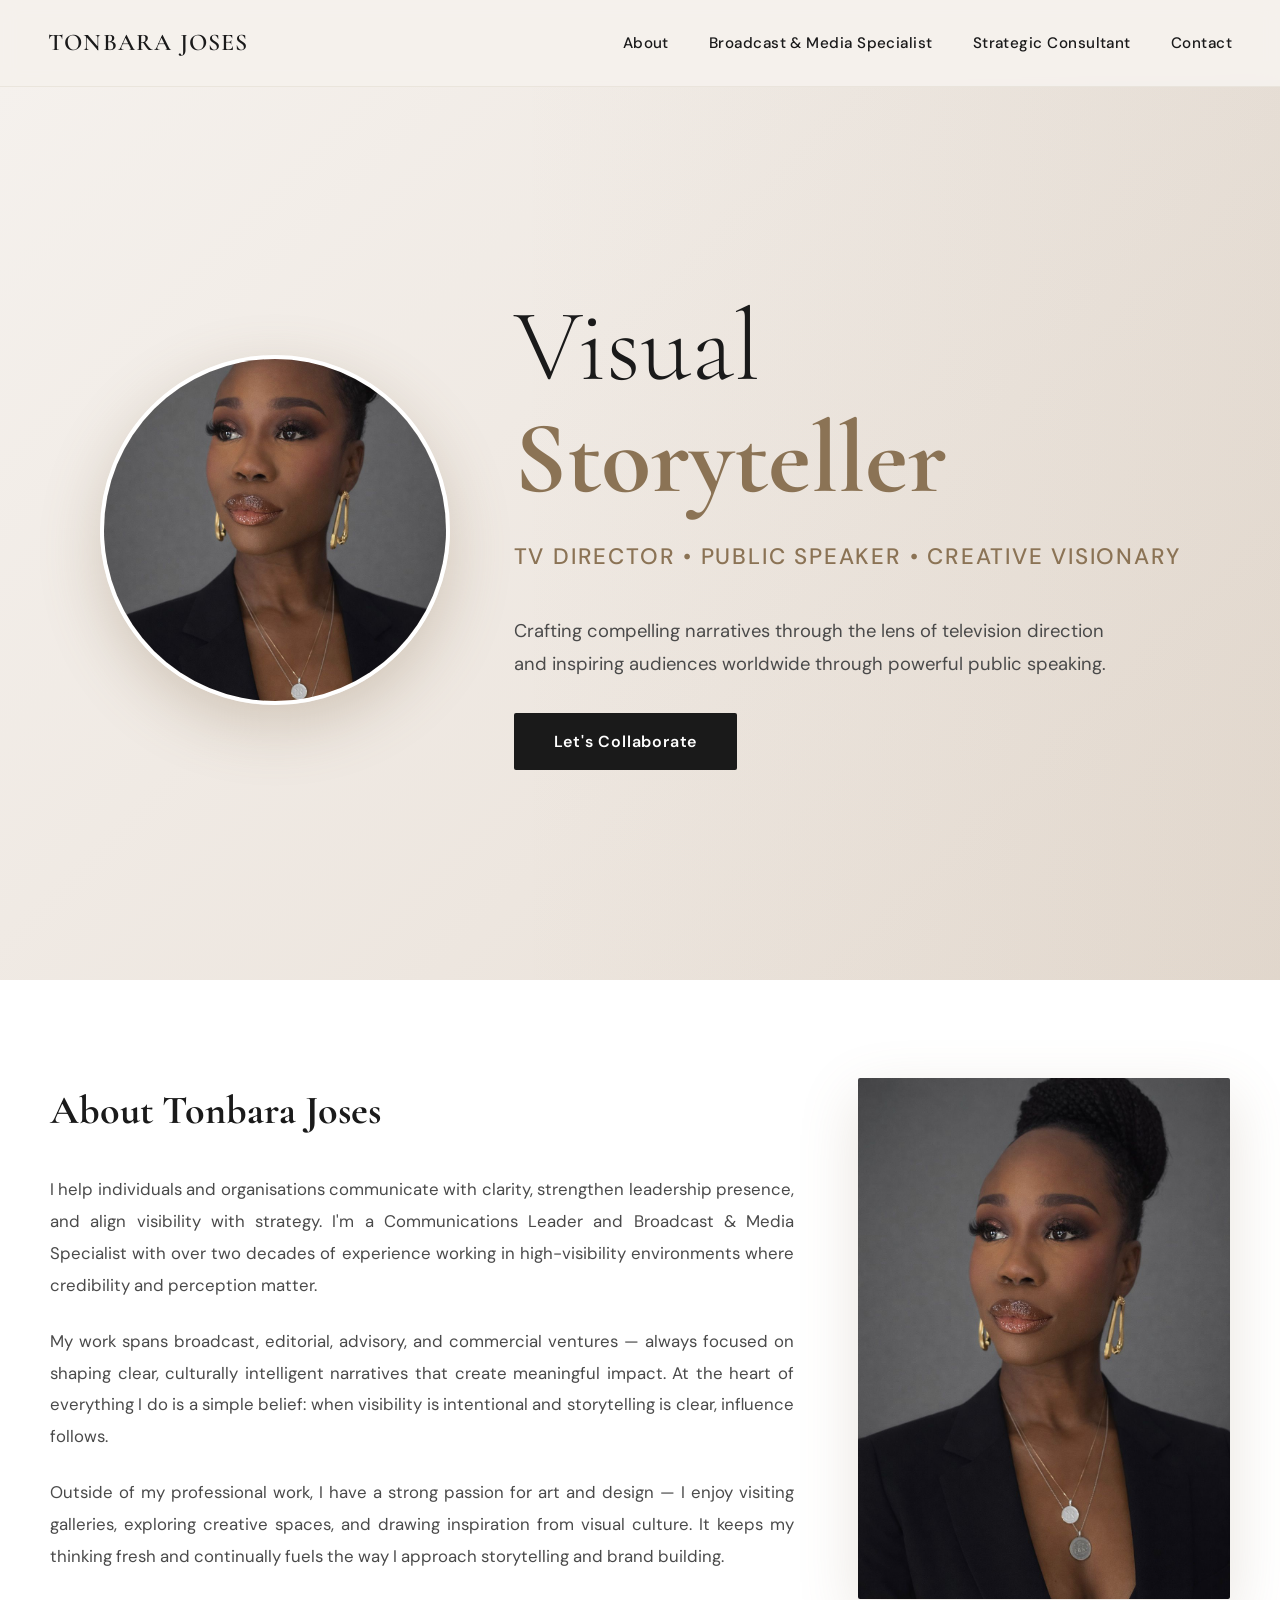
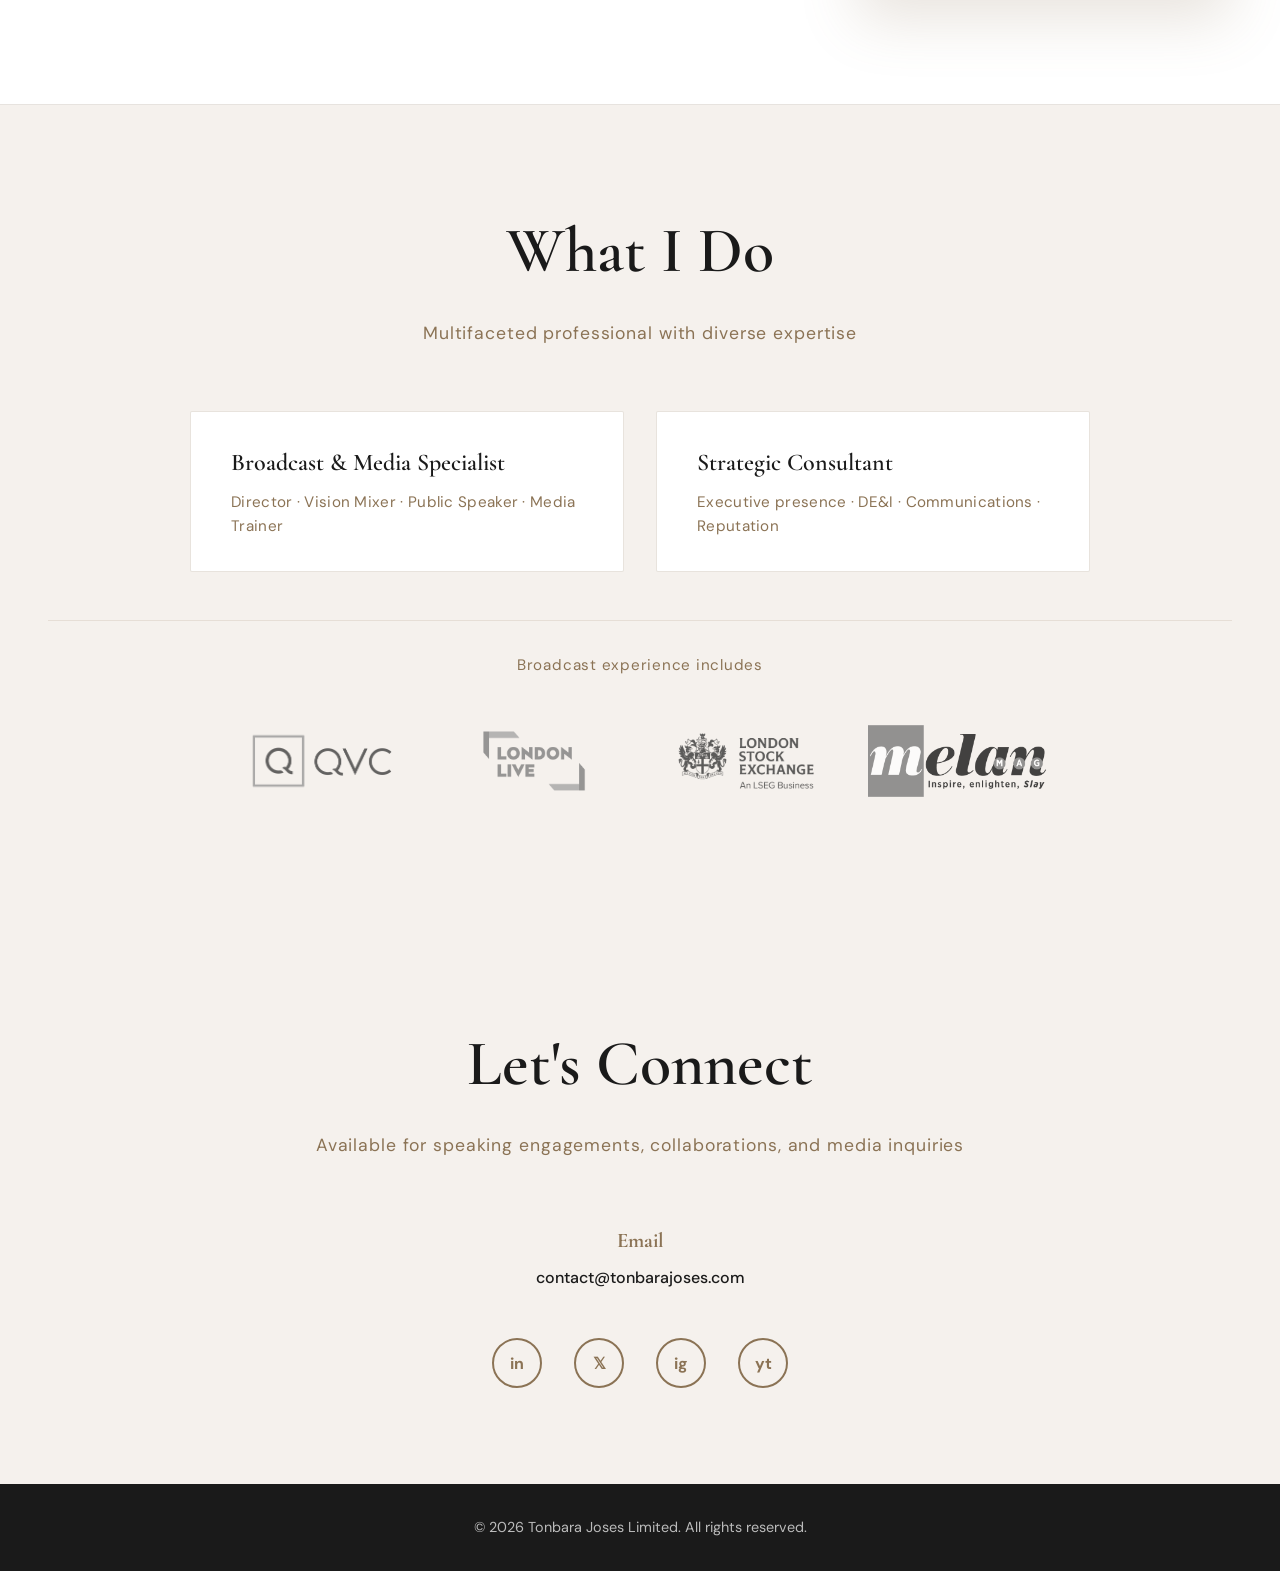
==== index.html @ c66e3804 "Wrapped up improvements" ====
<!DOCTYPE html>
<html lang="en">
<head>
    <meta charset="UTF-8">
    <meta name="viewport" content="width=device-width, initial-scale=1.0">
    <meta name="theme-color" content="#f5f1ed">
    <meta name="description" content="Tonbara Joses is a senior TV Director and Media Communications leader with 18+ years experience in live broadcast, commercial content, and culturally relevant storytelling.">
    <meta name="keywords" content="TV Director, Television Director, Broadcast Director, Live Production, Vision Mixer, Media Communications, Public Speaker, Creative Director, Broadcast Operations, Content Strategy, DE&I Leadership, Inclusive Storytelling, Media Specialist">
    <meta name="author" content="Tonbara Joses">
    <meta name="robots" content="index, follow">
    <meta property="og:title" content="Tonbara Joses - TV Director & Public Speaker">
    <meta property="og:description" content="Senior Television Director and Media Communications leader with 18+ years experience delivering live broadcast and compelling storytelling.">
    <meta property="og:type" content="website">
    <meta property="og:image" content="assets/tjoses.jpeg">
    <meta property="og:url" content="">
    <meta name="twitter:card" content="summary_large_image">
    <meta name="twitter:title" content="Tonbara Joses - TV Director & Public Speaker">
    <meta name="twitter:description" content="Senior Television Director and 18+ years experience in live broadcast and storytelling.">
    <link rel="icon" type="image/x-icon" href="assets/favicon.ico">
    <link rel="icon" type="image/png" sizes="32x32" href="assets/favicon.ico">
    <link rel="icon" type="image/png" sizes="16x16" href="assets/favicon.ico">
    <link rel="apple-touch-icon" href="assets/favicon.png">
    <title>Tonbara Joses - TV Director & Public Speaker</title>
    <link rel="preconnect" href="https://fonts.googleapis.com">
    <link rel="preconnect" href="https://fonts.gstatic.com" crossorigin>
    <link href="https://fonts.googleapis.com/css2?family=Cormorant+Garamond:wght@300;400;600;700&family=DM+Sans:wght@400;500;700&display=swap" rel="stylesheet">
    <link rel="stylesheet" href="styles.css">
</head>
<body>
    <header>
        <nav>
            <div class="logo">TONBARA JOSES</div>
            <ul class="nav-links">
                <li><a href="#about">About</a></li>
                <li><a href="broadcast-media-specialist.html">Broadcast &amp; Media Specialist</a></li>
                <li><a href="strategic-consultant.html">Strategic Consultant</a></li>
                <li><a href="#contact">Contact</a></li>
            </ul>
        </nav>
    </header>

    <section class="hero">
        <div class="hero-content">
            <div class="hero-image">
                <img src="assets/tjoses.jpeg" alt="Tonbara Joses">
            </div>
            <div class="hero-text">
                <h1>Visual <strong>Storyteller</strong></h1>
                <p class="hero-subtitle">TV Director • Public Speaker • Creative Visionary</p>
                <p class="hero-description">
                    Crafting compelling narratives through the lens of television direction and inspiring audiences worldwide through powerful public speaking.
                </p>
                <a href="#contact" class="cta-button">Let's Collaborate</a>
            </div>
        </div>
    </section>

    <section id="about">
        <div class="about-tonbara-content">
            <div class="about-tonbara-text">
                <h2>About Tonbara Joses</h2>
                <p>
                    I help individuals and organisations communicate with clarity, strengthen leadership presence, and align visibility with strategy. I'm a Communications Leader and Broadcast &amp; Media Specialist with over two decades of experience working in high-visibility environments where credibility and perception matter.
                </p>
                <p>
                    My work spans broadcast, editorial, advisory, and commercial ventures — always focused on shaping clear, culturally intelligent narratives that create meaningful impact. At the heart of everything I do is a simple belief: when visibility is intentional and storytelling is clear, influence follows.
                </p>
                <p>
                    Outside of my professional work, I have a strong passion for art and design — I enjoy visiting galleries, exploring creative spaces, and drawing inspiration from visual culture. It keeps my thinking fresh and continually fuels the way I approach storytelling and brand building.
                </p>
            </div>
             <div class="about-tonbara-image">
                <img src="assets/tjoses.jpeg" alt="Tonbara Joses">
            </div>
        </div>
    </section>

    <section id="what-i-do">
        <div class="section-header">
            <h2 class="section-title">What I Do</h2>
            <p class="section-subtitle">Multifaceted professional with diverse expertise</p>
        </div>
        <div class="what-i-do-links">
            <a href="broadcast-media-specialist.html" class="what-i-do-card">
                <span class="what-i-do-title">Broadcast &amp; Media Specialist</span>
                <span class="what-i-do-subtitle">Director · Vision Mixer · Public Speaker · Media Trainer</span>
            </a>
            <a href="strategic-consultant.html" class="what-i-do-card">
                <span class="what-i-do-title">Strategic Consultant</span>
                <span class="what-i-do-subtitle">Executive presence · DE&amp;I · Communications · Reputation</span>
            </a>
        </div>
        <div class="brands-section">
            <p class="brands-heading">Broadcast experience includes</p>
            <div class="brands-logos">
                <img src="assets/logos/qvc.png" alt="QVC" class="brand-logo">
                <img src="assets/logos/london-live.png" alt="London Live" class="brand-logo">
                <img src="assets/logos/lse.png" alt="London Stock Exchange" class="brand-logo">
                <img src="assets/logos/melan.png" alt="Melan Magazine" class="brand-logo">
            </div>
        </div>
    </section>

    <section id="gallery" style="display: none;">
        <div class="section-header">
            <h2 class="section-title">Selected Work</h2>
            <p class="section-subtitle">A showcase of directorial projects and speaking engagements</p>
        </div>
        <div class="gallery-grid">
            <div class="gallery-item fade-in">
                <div class="gallery-image"></div>
                <div class="gallery-info">
                    <h3>Documentary Series: Voices of Change</h3>
                    <p>A 6-part series exploring social transformation across West Africa</p>
                    <span class="gallery-tag">TV Direction</span>
                </div>
            </div>
            <div class="gallery-item fade-in">
                <div class="gallery-image"></div>
                <div class="gallery-info">
                    <h3>TEDx Lagos: The Power of Perspective</h3>
                    <p>Keynote on reframing narratives in modern media</p>
                    <span class="gallery-tag">Public Speaking</span>
                </div>
            </div>
            <div class="gallery-item fade-in">
                <div class="gallery-image"></div>
                <div class="gallery-info">
                    <h3>Prime Time Talk Show: The Evening Forum</h3>
                    <p>Award-winning current affairs program, 3 seasons</p>
                    <span class="gallery-tag">TV Direction</span>
                </div>
            </div>
            <div class="gallery-item fade-in">
                <div class="gallery-image"></div>
                <div class="gallery-info">
                    <h3>Women in Media Summit 2024</h3>
                    <p>Panel moderator and speaker on leadership and innovation</p>
                    <span class="gallery-tag">Public Speaking</span>
                </div>
            </div>
            <div class="gallery-item fade-in">
                <div class="gallery-image"></div>
                <div class="gallery-info">
                    <h3>Cultural Heritage Series</h3>
                    <p>Celebrating indigenous traditions through visual storytelling</p>
                    <span class="gallery-tag">TV Direction</span>
                </div>
            </div>
            <div class="gallery-item fade-in">
                <div class="gallery-image"></div>
                <div class="gallery-info">
                    <h3>Global Media Conference, Dubai</h3>
                    <p>Keynote on the future of African storytelling</p>
                    <span class="gallery-tag">Public Speaking</span>
                </div>
            </div>
        </div>
    </section>

    <section id="press" style="display: none;">
        <div class="section-header">
            <h2 class="section-title">In the Press</h2>
            <p class="section-subtitle">Featured coverage and recognition</p>
        </div>
        <div class="press-grid">
            <div class="press-item fade-in">
                <div class="press-source">
                    <div class="press-logo">GN</div>
                    <span class="press-publication">GUARDIAN NIGERIA</span>
                </div>
                <h3 class="press-headline">Rising Star: How Tonbara Joses is Redefining Television Direction</h3>
                <p class="press-excerpt">
                    "Joses brings a fresh perspective to television direction, combining technical excellence with deeply human storytelling that resonates across cultures..."
                </p>
                <p class="press-date">January 2025</p>
                <a href="#" class="press-link">Read Full Article →</a>
            </div>
            <div class="press-item fade-in">
                <div class="press-source">
                    <div class="press-logo">VG</div>
                    <span class="press-publication">VANGUARD</span>
                </div>
                <h3 class="press-headline">The Visionaries: 50 Women Shaping Nigeria's Creative Economy</h3>
                <p class="press-excerpt">
                    "As both a director and speaker, Tonbara Joses embodies the new generation of multi-hyphenate creatives driving innovation in Africa's media landscape..."
                </p>
                <p class="press-date">November 2024</p>
                <a href="#" class="press-link">Read Full Article →</a>
            </div>
            <div class="press-item fade-in">
                <div class="press-source">
                    <div class="press-logo">BC</div>
                    <span class="press-publication">BROADCAST MAGAZINE</span>
                </div>
                <h3 class="press-headline">Award-Winning Director Shares Insights on Authentic Storytelling</h3>
                <p class="press-excerpt">
                    "In a candid conversation, Joses reveals the creative process behind her acclaimed documentary series and her vision for the future of African television..."
                </p>
                <p class="press-date">September 2024</p>
                <a href="#" class="press-link">Read Full Article →</a>
            </div>
            <div class="press-item fade-in">
                <div class="press-source">
                    <div class="press-logo">TN</div>
                    <span class="press-publication">THIS DAY</span>
                </div>
                <h3 class="press-headline">From Director's Chair to Conference Stage: A Journey of Impact</h3>
                <p class="press-excerpt">
                    "Tonbara Joses has emerged as one of the most sought-after voices on media innovation, bringing insights from the studio to boardrooms across the continent..."
                </p>
                <p class="press-date">July 2024</p>
                <a href="#" class="press-link">Read Full Article →</a>
            </div>
            <div class="press-item fade-in">
                <div class="press-source">
                    <div class="press-logo">PM</div>
                    <span class="press-publication">PULSE MAGAZINE</span>
                </div>
                <h3 class="press-headline">10 Creatives Changing the Narrative in Nigerian Television</h3>
                <p class="press-excerpt">
                    "With a portfolio that spans hard-hitting documentaries to inspiring talk shows, Joses demonstrates that powerful storytelling knows no single format..."
                </p>
                <p class="press-date">May 2024</p>
                <a href="#" class="press-link">Read Full Article →</a>
            </div>
            <div class="press-item fade-in">
                <div class="press-source">
                    <div class="press-logo">BT</div>
                    <span class="press-publication">BUSINESS DAY</span>
                </div>
                <h3 class="press-headline">The Business of Storytelling: An Interview with Tonbara Joses</h3>
                <p class="press-excerpt">
                    "Beyond the creative aspects, Joses discusses the entrepreneurial mindset required to succeed in modern media production and content creation..."
                </p>
                <p class="press-date">March 2024</p>
                <a href="#" class="press-link">Read Full Article →</a>
            </div>
        </div>
    </section>

    <section id="contact">
        <div class="section-header">
            <h2 class="section-title">Let's Connect</h2>
            <p class="section-subtitle">Available for speaking engagements, collaborations, and media inquiries</p>
        </div>
        <div class="contact-content">
            <div class="contact-info">
                <div class="contact-item fade-in">
                    <h4>Email</h4>
                    <a href="mailto:contact@tonbarajoses.com">contact@tonbarajoses.com</a>
                </div>
            </div>
            <div class="social-links">
                <a href="#" aria-label="LinkedIn">in</a>
                <a href="#" aria-label="Twitter">𝕏</a>
                <a href="#" aria-label="Instagram">ig</a>
                <a href="#" aria-label="YouTube">yt</a>
            </div>
        </div>
    </section>

    <div id="contact-modal" class="contact-modal-overlay" aria-hidden="true">
        <div class="contact-modal">
            <button type="button" class="contact-modal-close js-close-contact-modal" aria-label="Close">×</button>
            <h3>Get in touch</h3>
            <form class="contact-form" action="contact.php" method="post">
                <label for="contact-name">Name</label>
                <input type="text" id="contact-name" name="name" required>

                <label for="contact-email">Email</label>
                <input type="email" id="contact-email" name="email" required>

                <label for="contact-message">Message</label>
                <textarea id="contact-message" name="message" required></textarea>

                <button type="submit">Send message</button>
            </form>
        </div>
    </div>

    <footer>
        <p>&copy; 2026 Tonbara Joses Limited. All rights reserved.</p>
    </footer>

    <script>
        // Contact modal
        (function() {
            const overlay = document.getElementById('contact-modal');
            if (!overlay) return;
            const openModal = () => { overlay.classList.add('is-open'); overlay.setAttribute('aria-hidden', 'false'); document.body.style.overflow = 'hidden'; };
            const closeModal = () => { overlay.classList.remove('is-open'); overlay.setAttribute('aria-hidden', 'true'); document.body.style.overflow = ''; };
            document.querySelectorAll('.js-open-contact-modal').forEach(btn => btn.addEventListener('click', openModal));
            overlay.querySelector('.js-close-contact-modal').addEventListener('click', closeModal);
            overlay.addEventListener('click', e => { if (e.target === overlay) closeModal(); });
            document.addEventListener('keydown', e => { if (e.key === 'Escape') closeModal(); });
        })();

        // Scroll animation
        const observerOptions = {
            threshold: 0.1,
            rootMargin: '0px 0px -50px 0px'
        };

        const observer = new IntersectionObserver((entries) => {
            entries.forEach(entry => {
                if (entry.isIntersecting) {
                    entry.target.classList.add('visible');
                }
            });
        }, observerOptions);

        document.querySelectorAll('.fade-in').forEach(el => {
            observer.observe(el);
        });

        // Smooth scrolling for navigation links
        document.querySelectorAll('a[href^="#"]').forEach(anchor => {
            anchor.addEventListener('click', function (e) {
                e.preventDefault();
                const target = document.querySelector(this.getAttribute('href'));
                if (target) {
                    const offsetTop = target.offsetTop - 80;
                    window.scrollTo({
                        top: offsetTop,
                        behavior: 'smooth'
                    });
                }
            });
        });

        // Header background on scroll
        const header = document.querySelector('header');
        window.addEventListener('scroll', () => {
            if (window.scrollY > 100) {
                header.style.background = 'rgba(245, 241, 237, 0.98)';
                header.style.boxShadow = '0 2px 20px rgba(0,0,0,0.08)';
            } else {
                header.style.background = 'rgba(245, 241, 237, 0.95)';
                header.style.boxShadow = 'none';
            }
        });
    </script>
</body>
</html>
---- styles.css ----
/* ============================================
   Tonbara Joses - External Stylesheet
   ============================================ */

/* CSS Variables */
:root {
    --primary: #1a1a1a;
    --secondary: #8b7355;
    --accent: #c49a6c;
    --light: #f5f1ed;
    --white: #ffffff;
    --transition: all 0.6s cubic-bezier(0.4, 0, 0.2, 1);
}

/* Reset & Base Styles */
* {
    margin: 0;
    padding: 0;
    box-sizing: border-box;
}

body {
    font-family: 'DM Sans', sans-serif;
    background: var(--light);
    color: var(--primary);
    line-height: 1.6;
    overflow-x: hidden;
}

/* Smooth scroll behavior */
html {
    scroll-behavior: smooth;
}

/* Header & Navigation */
header {
    position: fixed;
    top: 0;
    left: 0;
    right: 0;
    z-index: 1000;
    background: rgba(245, 241, 237, 0.95);
    backdrop-filter: blur(10px);
    border-bottom: 1px solid rgba(139, 115, 85, 0.1);
    animation: slideDown 0.8s ease-out;
}

@keyframes slideDown {
    from {
        transform: translateY(-100%);
        opacity: 0;
    }
    to {
        transform: translateY(0);
        opacity: 1;
    }
}

nav {
    max-width: 1400px;
    margin: 0 auto;
    padding: 1.5rem 3rem;
    display: flex;
    justify-content: space-between;
    align-items: center;
}

.logo {
    font-family: 'Cormorant Garamond', serif;
    font-size: 1.5rem;
    font-weight: 600;
    color: var(--primary);
    letter-spacing: 0.05em;
}

.logo a {
    color: inherit;
    text-decoration: none;
}

.nav-links {
    display: flex;
    gap: 2.5rem;
    list-style: none;
}

.nav-links a {
    text-decoration: none;
    color: var(--primary);
    font-size: 0.95rem;
    font-weight: 500;
    letter-spacing: 0.03em;
    position: relative;
    transition: var(--transition);
}

.nav-links a::after {
    content: '';
    position: absolute;
    bottom: -5px;
    left: 0;
    width: 0;
    height: 1px;
    background: var(--secondary);
    transition: width 0.4s ease;
}

.nav-links a:hover::after {
    width: 100%;
}

/* Hero Section */
.hero {
    height: 100vh;
    display: flex;
    align-items: center;
    justify-content: center;
    position: relative;
    background: linear-gradient(135deg, #f5f1ed 0%, #e8dfd6 100%);
    overflow: hidden;
    margin-top: 80px;
}

.hero::before {
    content: '';
    position: absolute;
    top: 0;
    right: 0;
    width: 60%;
    height: 100%;
    background: linear-gradient(to left, rgba(139, 115, 85, 0.08), transparent);
    animation: fadeInRight 1.2s ease-out;
}

@keyframes fadeInRight {
    from {
        opacity: 0;
        transform: translateX(50px);
    }
    to {
        opacity: 1;
        transform: translateX(0);
    }
}

.hero-content {
    max-width: 1400px;
    padding: 0 3rem;
    position: relative;
    z-index: 2;
    display: flex;
    align-items: center;
    gap: 4rem;
}

.hero-image {
    flex-shrink: 0;
    width: 350px;
    height: 350px;
    border-radius: 50%;
    overflow: hidden;
    border: 4px solid var(--white);
    box-shadow: 0 20px 60px rgba(139, 115, 85, 0.3);
    animation: fadeInUp 1s ease-out 0.2s both;
}

.hero-image img {
    width: 100%;
    height: 100%;
    object-fit: cover;
}

.hero-text {
    flex: 1;
}

.hero h1 {
    font-family: 'Cormorant Garamond', serif;
    font-size: clamp(3rem, 8vw, 6.5rem);
    font-weight: 300;
    line-height: 1.1;
    margin-bottom: 1.5rem;
    animation: fadeInUp 1s ease-out 0.3s both;
}

.hero h1 strong {
    font-weight: 700;
    display: block;
    color: var(--secondary);
}

.hero-subtitle {
    font-size: clamp(1.1rem, 2vw, 1.4rem);
    color: var(--secondary);
    margin-bottom: 2.5rem;
    letter-spacing: 0.08em;
    text-transform: uppercase;
    font-weight: 500;
    animation: fadeInUp 1s ease-out 0.5s both;
}

.hero-description {
    font-size: 1.15rem;
    max-width: 600px;
    line-height: 1.8;
    color: #4a4a4a;
    animation: fadeInUp 1s ease-out 0.7s both;
}

@keyframes fadeInUp {
    from {
        opacity: 0;
        transform: translateY(30px);
    }
    to {
        opacity: 1;
        transform: translateY(0);
    }
}

.cta-button {
    display: inline-block;
    margin-top: 2rem;
    padding: 1rem 2.5rem;
    background: var(--primary);
    color: var(--white);
    text-decoration: none;
    font-weight: 600;
    letter-spacing: 0.05em;
    border-radius: 2px;
    border: none;
    cursor: pointer;
    font-family: inherit;
    font-size: 1rem;
    transition: var(--transition);
    animation: fadeInUp 1s ease-out 0.9s both;
}

.cta-button:hover {
    background: var(--secondary);
    transform: translateY(-2px);
    box-shadow: 0 10px 30px rgba(139, 115, 85, 0.3);
}

/* Section Styles */
section {
    max-width: 1400px;
    margin: 0 auto;
    padding: 6rem 3rem;
}

.section-header {
    text-align: center;
    margin-bottom: 4rem;
}

.section-title {
    font-family: 'Cormorant Garamond', serif;
    font-size: clamp(2.5rem, 5vw, 4rem);
    font-weight: 600;
    margin-bottom: 1rem;
    color: var(--primary);
}

.section-subtitle {
    font-size: 1.1rem;
    color: var(--secondary);
    letter-spacing: 0.05em;
}

/* Inner pages (Broadcast & Media Specialist, Strategic Consultant) */
.inner-page {
    padding-top: 100px;
    max-width: 900px;
    margin: 0 auto;
    padding-left: 3rem;
    padding-right: 3rem;
    padding-bottom: 4rem;
}

.page-hero {
    margin-bottom: 2rem;
    padding-bottom: 0;
}

.inner-page .page-content {
    padding-top: 0;
}

.page-hero h1 {
    font-family: 'Cormorant Garamond', serif;
    font-size: clamp(2.25rem, 4vw, 3.5rem);
    font-weight: 600;
    color: var(--primary);
    margin-bottom: 0.5rem;
}

.page-subtitle {
    font-size: 1.1rem;
    color: var(--secondary);
    letter-spacing: 0.03em;
}

.page-lead {
    font-size: 1.15rem;
    line-height: 1.7;
    color: #4a4a4a;
    margin-top: 1rem;
}

.page-content {
    font-size: 1.05rem;
    line-height: 1.85;
    color: #4a4a4a;
}

.page-content h2 {
    font-family: 'Cormorant Garamond', serif;
    font-size: 1.75rem;
    color: var(--primary);
    margin-top: 2.5rem;
    margin-bottom: 1rem;
}

.page-content h3 {
    font-family: 'Cormorant Garamond', serif;
    font-size: 1.4rem;
    color: var(--secondary);
    margin-top: 2rem;
    margin-bottom: 0.75rem;
}

.page-content p {
    margin-bottom: 1.25rem;
}

.page-content .content-block {
    margin-bottom: 1.5rem;
}

.page-content .content-block-no-top-margin {
    margin-top: 0;
}

.broadcast-page-photo {
    width: 100%;
    height: auto;
    display: block;
    margin-bottom: 2rem;
    border-radius: 2px;
}

.page-content .service-list {
    list-style: none;
    margin-bottom: 1.25rem;
}

.page-content .service-list li {
    position: relative;
    padding-left: 1.25rem;
    margin-bottom: 0.5rem;
}

.page-content .service-list li::before {
    content: '—';
    position: absolute;
    left: 0;
    color: var(--accent);
}

.page-content a {
    color: var(--secondary);
    text-decoration: underline;
    text-underline-offset: 2px;
}

.page-content a:hover {
    color: var(--accent);
}

.page-content .highlight-block {
    background: rgba(139, 115, 85, 0.06);
    border-left: 3px solid var(--accent);
    padding: 1.5rem 1.75rem;
    margin-top: 2rem;
    margin-bottom: 2rem;
}

.page-cta {
    text-align: center;
    padding-top: 1rem;
}

/* Contact Modal */
.contact-modal-overlay {
    display: none;
    position: fixed;
    inset: 0;
    background: rgba(26, 26, 26, 0.6);
    z-index: 2000;
    align-items: center;
    justify-content: center;
    padding: 2rem;
    opacity: 0;
    transition: opacity 0.3s ease;
}

.contact-modal-overlay.is-open {
    display: flex;
    opacity: 1;
}

.contact-modal {
    background: var(--white);
    max-width: 500px;
    width: 100%;
    padding: 2.5rem;
    border-radius: 2px;
    box-shadow: 0 20px 60px rgba(0, 0, 0, 0.2);
    position: relative;
    transform: translateY(-20px);
    transition: transform 0.3s ease;
}

.contact-modal-overlay.is-open .contact-modal {
    transform: translateY(0);
}

.contact-modal-close {
    position: absolute;
    top: 1rem;
    right: 1rem;
    background: none;
    border: none;
    font-size: 1.5rem;
    cursor: pointer;
    color: var(--primary);
    line-height: 1;
    padding: 0.25rem;
}

.contact-modal-close:hover {
    color: var(--secondary);
}

.contact-modal h3 {
    font-family: 'Cormorant Garamond', serif;
    font-size: 1.75rem;
    margin-bottom: 1.5rem;
    color: var(--primary);
}

.contact-form label {
    display: block;
    font-size: 0.9rem;
    font-weight: 500;
    margin-bottom: 0.5rem;
    color: var(--primary);
}

.contact-form input,
.contact-form textarea {
    width: 100%;
    padding: 0.75rem 1rem;
    font-family: inherit;
    font-size: 1rem;
    border: 1px solid rgba(139, 115, 85, 0.3);
    border-radius: 2px;
    margin-bottom: 1.25rem;
    background: var(--white);
}

.contact-form textarea {
    min-height: 120px;
    resize: vertical;
}

.contact-form input:focus,
.contact-form textarea:focus {
    outline: none;
    border-color: var(--accent);
}

.contact-form .form-error {
    color: #c0392b;
    font-size: 0.85rem;
    margin-top: -0.75rem;
    margin-bottom: 1rem;
}

.contact-form .form-success {
    color: #27ae60;
    font-size: 0.95rem;
    margin-bottom: 1rem;
}

.contact-form button[type="submit"] {
    padding: 1rem 2rem;
    background: var(--primary);
    color: var(--white);
    border: none;
    font-family: inherit;
    font-size: 1rem;
    font-weight: 600;
    letter-spacing: 0.03em;
    cursor: pointer;
    border-radius: 2px;
    transition: var(--transition);
}

.contact-form button[type="submit"]:hover {
    background: var(--secondary);
}

.nav-links a.active {
    font-weight: 700;
    color: var(--secondary);
}

/* About Section */
.about-content {
    display: grid;
    grid-template-columns: 1fr 1fr;
    gap: 5rem;
    align-items: center;
}

.about-image {
    width: 100%;
    height: 600px;
    background: linear-gradient(135deg, var(--secondary), var(--accent));
    border-radius: 2px;
    overflow: hidden;
    position: relative;
}

.about-image img {
    width: 100%;
    height: 100%;
    object-fit: cover;
}

.about-text h3 {
    font-family: 'Cormorant Garamond', serif;
    font-size: 2rem;
    margin-bottom: 1.5rem;
    color: var(--secondary);
}

.about-text p {
    font-size: 1.05rem;
    line-height: 1.9;
    margin-bottom: 1.5rem;
    color: #4a4a4a;
}

.expertise-list {
    display: grid;
    grid-template-columns: repeat(2, 1fr);
    gap: 1.5rem;
    margin-top: 2rem;
}

.expertise-item {
    padding: 1.5rem;
    background: var(--white);
    border-left: 3px solid var(--accent);
    transition: var(--transition);
}

.expertise-item:hover {
    transform: translateX(10px);
    box-shadow: 0 5px 20px rgba(0,0,0,0.08);
}

.expertise-item h4 {
    font-family: 'Cormorant Garamond', serif;
    font-size: 1.3rem;
    margin-bottom: 0.5rem;
    color: var(--primary);
}

.expertise-item p {
    font-size: 0.95rem;
    color: #666;
}

/* Experience/Timeline Section */
#experience {
    background: var(--white);
}

.timeline {
    max-width: 900px;
    margin: 0 auto;
    position: relative;
}

.timeline::before {
    content: '';
    position: absolute;
    left: 0;
    top: 0;
    bottom: 0;
    width: 2px;
    background: var(--accent);
}

.timeline-item {
    position: relative;
    padding-left: 2.5rem;
    padding-bottom: 3rem;
}

.timeline-item:last-child {
    padding-bottom: 0;
}

.timeline-item::before {
    content: '';
    position: absolute;
    left: -6px;
    top: 5px;
    width: 14px;
    height: 14px;
    border-radius: 50%;
    background: var(--accent);
    border: 3px solid var(--white);
    box-shadow: 0 0 0 2px var(--accent);
}

.timeline-date {
    font-size: 0.9rem;
    font-weight: 600;
    color: var(--accent);
    letter-spacing: 0.05em;
    margin-bottom: 0.5rem;
}

.timeline-content {
    background: var(--light);
    padding: 1.5rem 2rem;
    border-radius: 2px;
    border-left: 3px solid var(--secondary);
    transition: var(--transition);
}

.timeline-content:hover {
    transform: translateX(5px);
    box-shadow: 0 5px 20px rgba(0,0,0,0.08);
}

.timeline-content h4 {
    font-family: 'Cormorant Garamond', serif;
    font-size: 1.4rem;
    color: var(--primary);
    margin-bottom: 0.25rem;
}

.timeline-company {
    font-size: 0.95rem;
    font-weight: 600;
    color: var(--secondary);
    margin-bottom: 0.75rem;
}

.timeline-content p {
    font-size: 0.95rem;
    color: #666;
    line-height: 1.7;
}

/* About Tonbara Joses Section */
#about,
#about-tonbara {
    background: var(--white);
    border: 2px solid var(--white);
    box-shadow: 0 0 0 1px rgba(0, 0, 0, 0.06);
}

.about-tonbara-content {
    display: grid;
    grid-template-columns: 2fr 1fr;
    gap: 4rem;
    align-items: start;
}

.about-tonbara-image img {
    width: 100%;
    height: auto;
    border-radius: 2px;
    box-shadow: 0 20px 60px rgba(139, 115, 85, 0.2);
}

.about-tonbara-text h2 {
    font-family: 'Cormorant Garamond', serif;
    font-size: 2.5rem;
    margin-bottom: 2rem;
    color: var(--primary);
}

.about-tonbara-text p {
    font-size: 1.05rem;
    line-height: 1.9;
    margin-bottom: 1.5rem;
    text-align: justify;
    color: #4a4a4a;
}

@media (max-width: 968px) {
    .about-tonbara-content {
        grid-template-columns: 1fr;
        gap: 2rem;
    }

    .about-tonbara-image img {
        max-width: 400px;
        margin: 0 auto;
        display: block;
    }

    .about-tonbara-text h2 {
        text-align: center;
    }
}

/* What I Do Section */
.what-i-do-links {
    display: grid;
    grid-template-columns: repeat(2, 1fr);
    gap: 2rem;
    max-width: 900px;
    margin: 0 auto;
}

.what-i-do-card {
    display: block;
    padding: 2rem 2.5rem;
    background: var(--white);
    border: 1px solid rgba(139, 115, 85, 0.2);
    border-radius: 2px;
    text-decoration: none;
    color: var(--primary);
    transition: var(--transition);
}

.what-i-do-card:hover {
    border-color: var(--accent);
    transform: translateY(-4px);
    box-shadow: 0 12px 32px rgba(139, 115, 85, 0.15);
}

.what-i-do-title {
    display: block;
    font-family: 'Cormorant Garamond', serif;
    font-size: 1.5rem;
    font-weight: 600;
    color: var(--primary);
    margin-bottom: 0.5rem;
}

.what-i-do-subtitle {
    display: block;
    font-size: 0.95rem;
    color: var(--secondary);
    letter-spacing: 0.02em;
}

@media (max-width: 768px) {
    .what-i-do-links {
        grid-template-columns: 1fr;
    }
}

/* Brands / logos section */
.brands-section {
    margin-top: 3rem;
    padding-top: 2rem;
    border-top: 1px solid rgba(139, 115, 85, 0.15);
}

.brands-section .brands-logos {
    justify-content: center;
}

.brands-heading {
    text-align: center;
    font-size: 0.95rem;
    color: var(--secondary);
    letter-spacing: 0.05em;
    margin-bottom: 1.5rem;
}

.brands-logos {
    display: flex;
    flex-wrap: nowrap;
    align-items: center;
    justify-content: space-between;
    width: 100%;
    gap: 2rem;
}

.brand-logo {
    width: auto;
    max-width: 180px;
    object-fit: contain;
    filter: grayscale(100%);
    opacity: 0.75;
    transition: var(--transition);
    cursor: pointer;
}

.brand-logo:hover {
    filter: grayscale(0%);
    opacity: 1;
}

/* Brands on inner page (broadcast) */
.page-content .brands-logos {
    margin-top: 0.5rem;
    margin-bottom: 2rem;
}

.page-content .brands-logos .brand-logo {
    height: 120px;
}

/* Gallery Section */
#gallery {
    background: var(--white);
}

.gallery-grid {
    display: grid;
    grid-template-columns: repeat(auto-fit, minmax(350px, 1fr));
    gap: 2rem;
    margin-top: 3rem;
}

.gallery-item {
    position: relative;
    height: 450px;
    border-radius: 2px;
    overflow: hidden;
    cursor: pointer;
    transition: var(--transition);
}

.gallery-item:hover {
    transform: translateY(-5px);
    box-shadow: 0 15px 40px rgba(0,0,0,0.15);
}

.gallery-item::before {
    content: '';
    position: absolute;
    top: 0;
    left: 0;
    right: 0;
    bottom: 0;
    background: linear-gradient(to bottom, transparent 50%, rgba(26, 26, 26, 0.9));
    z-index: 1;
    transition: var(--transition);
}

.gallery-item:hover::before {
    background: linear-gradient(to bottom, transparent 30%, rgba(26, 26, 26, 0.95));
}

.gallery-image {
    width: 100%;
    height: 100%;
    background: linear-gradient(135deg, var(--secondary), var(--accent));
    object-fit: cover;
}

.gallery-info {
    position: absolute;
    bottom: 0;
    left: 0;
    right: 0;
    padding: 2rem;
    z-index: 2;
    color: var(--white);
}

.gallery-info h3 {
    font-family: 'Cormorant Garamond', serif;
    font-size: 1.5rem;
    margin-bottom: 0.5rem;
}

.gallery-info p {
    font-size: 0.95rem;
    opacity: 0.9;
}

.gallery-tag {
    display: inline-block;
    padding: 0.3rem 0.8rem;
    background: var(--accent);
    font-size: 0.75rem;
    font-weight: 600;
    letter-spacing: 0.05em;
    text-transform: uppercase;
    margin-top: 0.5rem;
    border-radius: 2px;
}

/* Press Section */
#press {
    background: var(--primary);
    color: var(--white);
}

#press .section-title {
    color: var(--white);
}

#press .section-subtitle {
    color: var(--accent);
}

.press-grid {
    display: grid;
    grid-template-columns: repeat(auto-fill, minmax(350px, 1fr));
    gap: 2rem;
    margin-top: 3rem;
}

.press-item {
    background: rgba(255, 255, 255, 0.05);
    padding: 2.5rem;
    border-radius: 2px;
    border: 1px solid rgba(196, 154, 108, 0.2);
    transition: var(--transition);
    position: relative;
    overflow: hidden;
}

.press-item::before {
    content: '"';
    position: absolute;
    top: -20px;
    right: 20px;
    font-family: 'Cormorant Garamond', serif;
    font-size: 10rem;
    color: rgba(196, 154, 108, 0.1);
    line-height: 1;
}

.press-item:hover {
    background: rgba(255, 255, 255, 0.08);
    border-color: var(--accent);
    transform: translateY(-5px);
}

.press-source {
    display: flex;
    align-items: center;
    gap: 1rem;
    margin-bottom: 1.5rem;
}

.press-logo {
    width: 50px;
    height: 50px;
    background: var(--accent);
    border-radius: 50%;
    display: flex;
    align-items: center;
    justify-content: center;
    font-family: 'Cormorant Garamond', serif;
    font-weight: 700;
    font-size: 1.5rem;
}

.press-publication {
    font-weight: 700;
    font-size: 1.1rem;
    letter-spacing: 0.05em;
}

.press-headline {
    font-family: 'Cormorant Garamond', serif;
    font-size: 1.5rem;
    line-height: 1.4;
    margin-bottom: 1rem;
    color: var(--white);
}

.press-excerpt {
    font-size: 0.95rem;
    line-height: 1.7;
    color: rgba(255, 255, 255, 0.8);
    margin-bottom: 1.5rem;
}

.press-date {
    font-size: 0.85rem;
    color: var(--accent);
    letter-spacing: 0.05em;
}

.press-link {
    color: var(--accent);
    text-decoration: none;
    font-weight: 600;
    font-size: 0.9rem;
    letter-spacing: 0.05em;
    text-transform: uppercase;
    display: inline-flex;
    align-items: center;
    gap: 0.5rem;
    transition: var(--transition);
}

.press-link:hover {
    color: var(--white);
    gap: 1rem;
}

/* Contact Section */
#contact {
    text-align: center;
    background: var(--light);
}

.contact-content {
    max-width: 800px;
    margin: 0 auto;
}

.contact-info {
    display: flex;
    justify-content: center;
    gap: 3rem;
    margin-top: 3rem;
    flex-wrap: wrap;
}

.contact-item {
    text-align: center;
}

.contact-item h4 {
    font-family: 'Cormorant Garamond', serif;
    font-size: 1.3rem;
    margin-bottom: 0.5rem;
    color: var(--secondary);
}

.contact-item a {
    color: var(--primary);
    text-decoration: none;
    font-weight: 500;
    transition: var(--transition);
}

.contact-item a:hover {
    color: var(--secondary);
}

.social-links {
    display: flex;
    justify-content: center;
    gap: 2rem;
    margin-top: 3rem;
}

.social-links a {
    width: 50px;
    height: 50px;
    border: 2px solid var(--secondary);
    border-radius: 50%;
    display: flex;
    align-items: center;
    justify-content: center;
    color: var(--secondary);
    text-decoration: none;
    font-weight: 700;
    transition: var(--transition);
}

.social-links a:hover {
    background: var(--secondary);
    color: var(--white);
    transform: translateY(-5px);
}

/* Footer */
footer {
    background: var(--primary);
    color: var(--white);
    text-align: center;
    padding: 2rem;
}

footer p {
    font-size: 0.9rem;
    opacity: 0.7;
}

/* Scroll animations */
.fade-in {
    opacity: 0;
    transform: translateY(30px);
    transition: opacity 0.8s ease-out, transform 0.8s ease-out;
}

.fade-in.visible {
    opacity: 1;
    transform: translateY(0);
}

/* Responsive Design */
@media (max-width: 968px) {
    .hero-content {
        flex-direction: column;
        text-align: center;
        gap: 2rem;
    }

    .hero-image {
        width: 250px;
        height: 250px;
    }

    nav {
        padding: 1.5rem 2rem;
    }

    .nav-links {
        gap: 1.5rem;
    }

    section {
        padding: 4rem 2rem;
    }

    .timeline {
        padding-left: 1rem;
    }

    .timeline::before {
        left: 4px;
    }

    .timeline-item {
        padding-left: 1.5rem;
    }

    .timeline-item::before {
        left: -2px;
    }

    .expertise-list {
        grid-template-columns: 1fr;
    }

    .gallery-grid,
    .press-grid {
        grid-template-columns: 1fr;
    }

    .contact-info {
        flex-direction: column;
        gap: 2rem;
    }
}

@media (max-width: 640px) {
    nav {
        flex-direction: column;
        gap: 1rem;
        padding: 1rem;
    }

    .nav-links {
        gap: 1rem;
        font-size: 0.85rem;
    }

    .hero {
        margin-top: 120px;
    }

    .hero h1 {
        font-size: 2.5rem;
    }

    section {
        padding: 3rem 1.5rem;
    }
}
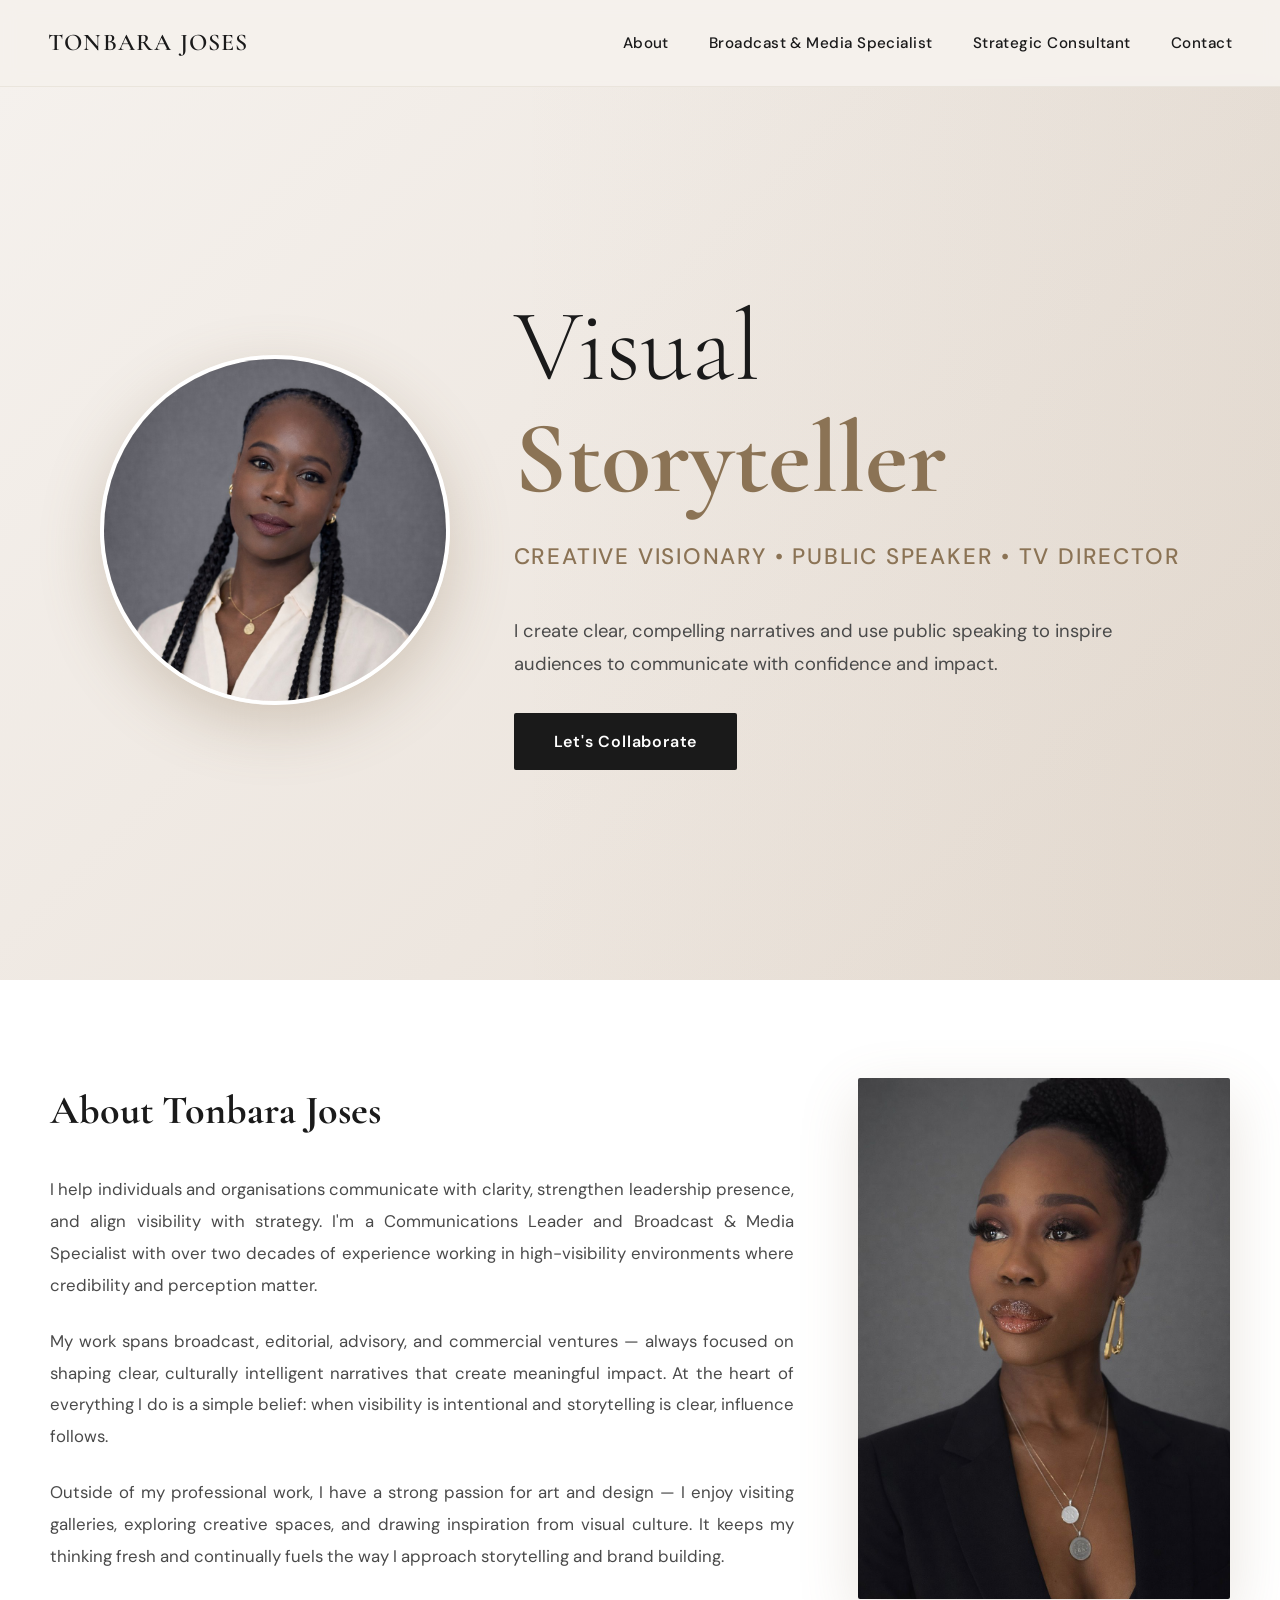
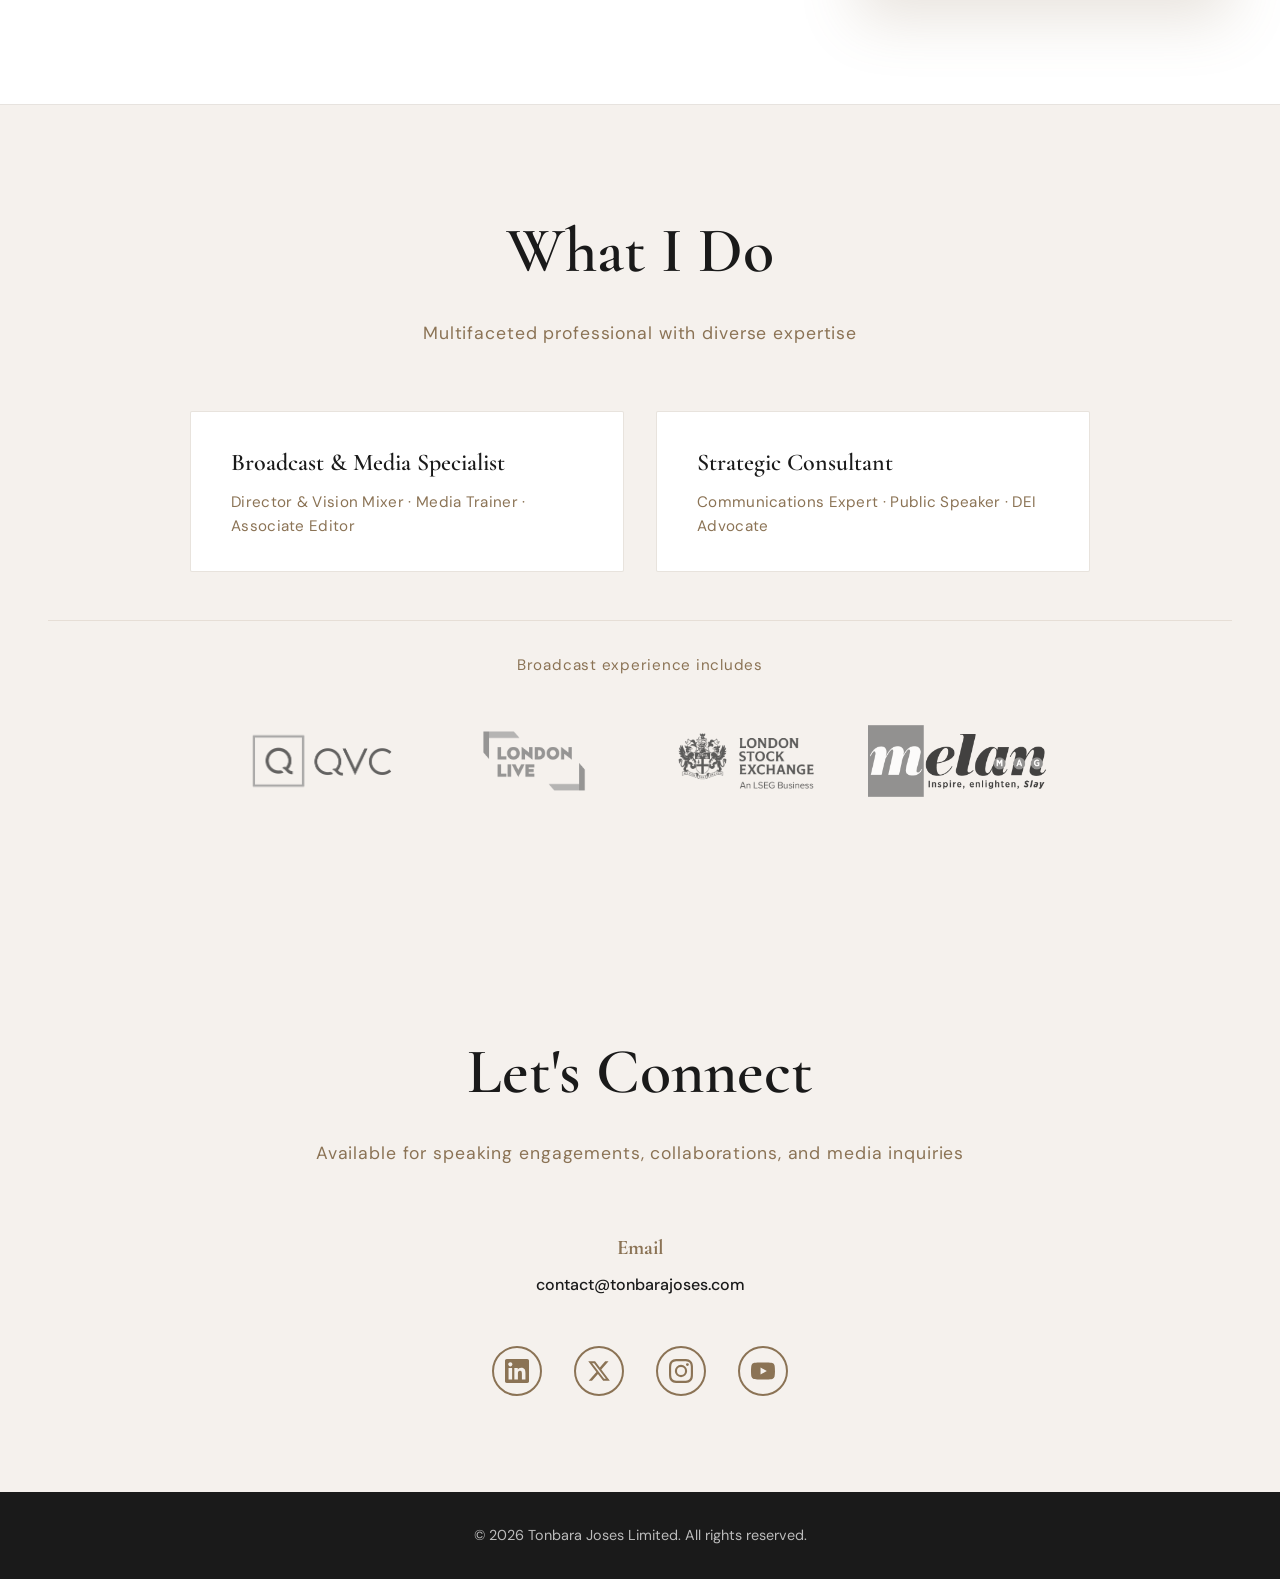
==== commit c24646e9: "Wrapped up all the fixes" ====
--- a/index.html
+++ b/index.html
@@ -42,13 +42,13 @@
     <section class="hero">
         <div class="hero-content">
             <div class="hero-image">
-                <img src="assets/tjoses.jpeg" alt="Tonbara Joses">
+                <img src="assets/tonbara.jpeg" alt="Tonbara Joses">
             </div>
             <div class="hero-text">
                 <h1>Visual <strong>Storyteller</strong></h1>
-                <p class="hero-subtitle">TV Director • Public Speaker • Creative Visionary</p>
+                <p class="hero-subtitle">Creative Visionary • Public Speaker • TV Director</p>
                 <p class="hero-description">
-                    Crafting compelling narratives through the lens of television direction and inspiring audiences worldwide through powerful public speaking.
+                    I create clear, compelling narratives and use public speaking to inspire audiences to communicate with confidence and impact.
                 </p>
                 <a href="#contact" class="cta-button">Let's Collaborate</a>
             </div>
@@ -83,20 +83,20 @@
         <div class="what-i-do-links">
             <a href="broadcast-media-specialist.html" class="what-i-do-card">
                 <span class="what-i-do-title">Broadcast &amp; Media Specialist</span>
-                <span class="what-i-do-subtitle">Director · Vision Mixer · Public Speaker · Media Trainer</span>
+                <span class="what-i-do-subtitle">Director & Vision Mixer · Media Trainer · Associate Editor</span>
             </a>
             <a href="strategic-consultant.html" class="what-i-do-card">
                 <span class="what-i-do-title">Strategic Consultant</span>
-                <span class="what-i-do-subtitle">Executive presence · DE&amp;I · Communications · Reputation</span>
+                <span class="what-i-do-subtitle"> Communications Expert · Public Speaker · DEI Advocate</span>
             </a>
         </div>
         <div class="brands-section">
             <p class="brands-heading">Broadcast experience includes</p>
             <div class="brands-logos">
-                <img src="assets/logos/qvc.png" alt="QVC" class="brand-logo">
-                <img src="assets/logos/london-live.png" alt="London Live" class="brand-logo">
-                <img src="assets/logos/lse.png" alt="London Stock Exchange" class="brand-logo">
-                <img src="assets/logos/melan.png" alt="Melan Magazine" class="brand-logo">
+                <a href="https://www.qvcuk.com" target="_blank" rel="noopener"><img src="assets/logos/qvc.png" alt="QVC" class="brand-logo"></a>
+                <a href="https://www.londonlive.co.uk" target="_blank" rel="noopener"><img src="assets/logos/london-live.png" alt="London Live" class="brand-logo"></a>
+                <a href="https://www.londonstockexchange.com" target="_blank" rel="noopener"><img src="assets/logos/lse.png" alt="London Stock Exchange" class="brand-logo"></a>
+                <a href="https://www.melanmag.com" target="_blank" rel="noopener"><img src="assets/logos/melan.png" alt="Melan Magazine" class="brand-logo"></a>
             </div>
         </div>
     </section>
@@ -252,10 +252,10 @@
                 </div>
             </div>
             <div class="social-links">
-                <a href="#" aria-label="LinkedIn">in</a>
-                <a href="#" aria-label="Twitter">𝕏</a>
-                <a href="#" aria-label="Instagram">ig</a>
-                <a href="#" aria-label="YouTube">yt</a>
+                <a href="https://www.linkedin.com/in/tonbara-joses-38819644" target="_blank" rel="noopener" aria-label="LinkedIn"><svg width="24" height="24" viewBox="0 0 24 24" fill="currentColor"><path d="M20.447 20.452h-3.554v-5.569c0-1.328-.027-3.037-1.852-3.037-1.853 0-2.136 1.445-2.136 2.939v5.667H9.351V9h3.414v1.561h.046c.477-.9 1.637-1.85 3.37-1.85 3.601 0 4.267 2.37 4.267 5.455v6.286zM5.337 7.433c-1.144 0-2.063-.926-2.063-2.065 0-1.138.92-2.063 2.063-2.063 1.14 0 2.064.925 2.064 2.063 0 1.139-.925 2.065-2.064 2.065zm1.782 13.019H3.555V9h3.564v11.452zM22.225 0H1.771C.792 0 0 .774 0 1.729v20.542C0 23.227.792 24 1.771 24h20.451C23.2 24 24 23.227 24 22.271V1.729C24 .774 23.2 0 22.222 0h.003z"/></svg></a>
+                <a href="https://twitter.com" target="_blank" rel="noopener" aria-label="Twitter"><svg width="24" height="24" viewBox="0 0 24 24" fill="currentColor"><path d="M18.244 2.25h3.308l-7.227 8.26 8.502 11.24H16.17l-5.214-6.817L4.99 21.75H1.68l7.73-8.835L1.254 2.25H8.08l4.713 6.231zm-1.161 17.52h1.833L7.084 4.126H5.117z"/></svg></a>
+                <a href="https://instagram.com" target="_blank" rel="noopener" aria-label="Instagram"><svg width="24" height="24" viewBox="0 0 24 24" fill="currentColor"><path d="M12 2.163c3.204 0 3.584.012 4.85.07 3.252.148 4.771 1.691 4.919 4.919.058 1.265.069 1.645.069 4.849 0 3.205-.012 3.584-.069 4.849-.149 3.225-1.664 4.771-4.919 4.919-1.266.058-1.644.07-4.85.07-3.204 0-3.584-.012-4.849-.07-3.26-.149-4.771-1.699-4.919-4.92-.058-1.265-.07-1.644-.07-4.849 0-3.204.013-3.583.07-4.849.149-3.227 1.664-4.771 4.919-4.919 1.266-.057 1.645-.069 4.849-.069zM12 0C8.741 0 8.333.014 7.053.072 2.695.272.273 2.69.073 7.052.014 8.333 0 8.741 0 12c0 3.259.014 3.668.072 4.948.2 4.358 2.618 6.78 6.98 6.98C8.333 23.986 8.741 24 12 24c3.259 0 3.668-.014 4.948-.072 4.354-.2 6.782-2.618 6.979-6.98.059-1.28.073-1.689.073-4.948 0-3.259-.014-3.667-.072-4.947-.196-4.354-2.617-6.78-6.979-6.98C15.668.014 15.259 0 12 0zm0 5.838a6.162 6.162 0 100 12.324 6.162 6.162 0 000-12.324zM12 16a4 4 0 110-8 4 4 0 010 8zm6.406-11.845a1.44 1.44 0 100 2.881 1.44 1.44 0 000-2.881z"/></svg></a>
+                <a href="https://youtube.com" target="_blank" rel="noopener" aria-label="YouTube"><svg width="24" height="24" viewBox="0 0 24 24" fill="currentColor"><path d="M23.498 6.186a3.016 3.016 0 00-2.122-2.136C19.505 3.545 12 3.545 12 3.545s-7.505 0-9.377.505A3.017 3.017 0 00.502 6.186C0 8.07 0 12 0 12s0 3.93.502 5.814a3.016 3.016 0 002.122 2.136c1.871.505 9.376.505 9.376.505s7.505 0 9.377-.505a3.015 3.015 0 002.122-2.136C24 15.93 24 12 24 12s0-3.93-.502-5.814zM9.545 15.568V8.432L15.818 12l-6.273 3.568z"/></svg></a>
             </div>
         </div>
     </section>
--- a/styles.css
+++ b/styles.css
@@ -168,6 +168,7 @@
     width: 100%;
     height: 100%;
     object-fit: cover;
+    object-position: center 15%;
 }
 
 .hero-text {
@@ -342,6 +343,13 @@
     margin-top: 0;
 }
 
+.melan-mag-image {
+    max-width: 100%;
+    height: auto;
+    margin-top: 1.5rem;
+    border-radius: 8px;
+}
+
 .broadcast-page-photo {
     width: 100%;
     height: auto;
@@ -770,6 +778,32 @@
     .what-i-do-links {
         grid-template-columns: 1fr;
     }
+
+    /* Brand logos responsive */
+    .brands-logos {
+        flex-wrap: wrap;
+        gap: 1rem;
+        justify-content: center;
+    }
+
+    .brand-logo {
+        max-width: 120px;
+        height: auto !important;
+    }
+
+    .page-content .brands-logos .brand-logo, .brands-section .brands-logos .brand-logo {
+        max-width: 100px;
+    }
+}
+
+@media (max-width: 480px) {
+    .brand-logo {
+        max-width: 80px;
+    }
+
+    .page-content .brands-logos .brand-logo, .brands-section .brands-logos .brand-logo {
+        max-width: 70px;
+    }
 }
 
 /* Brands / logos section */
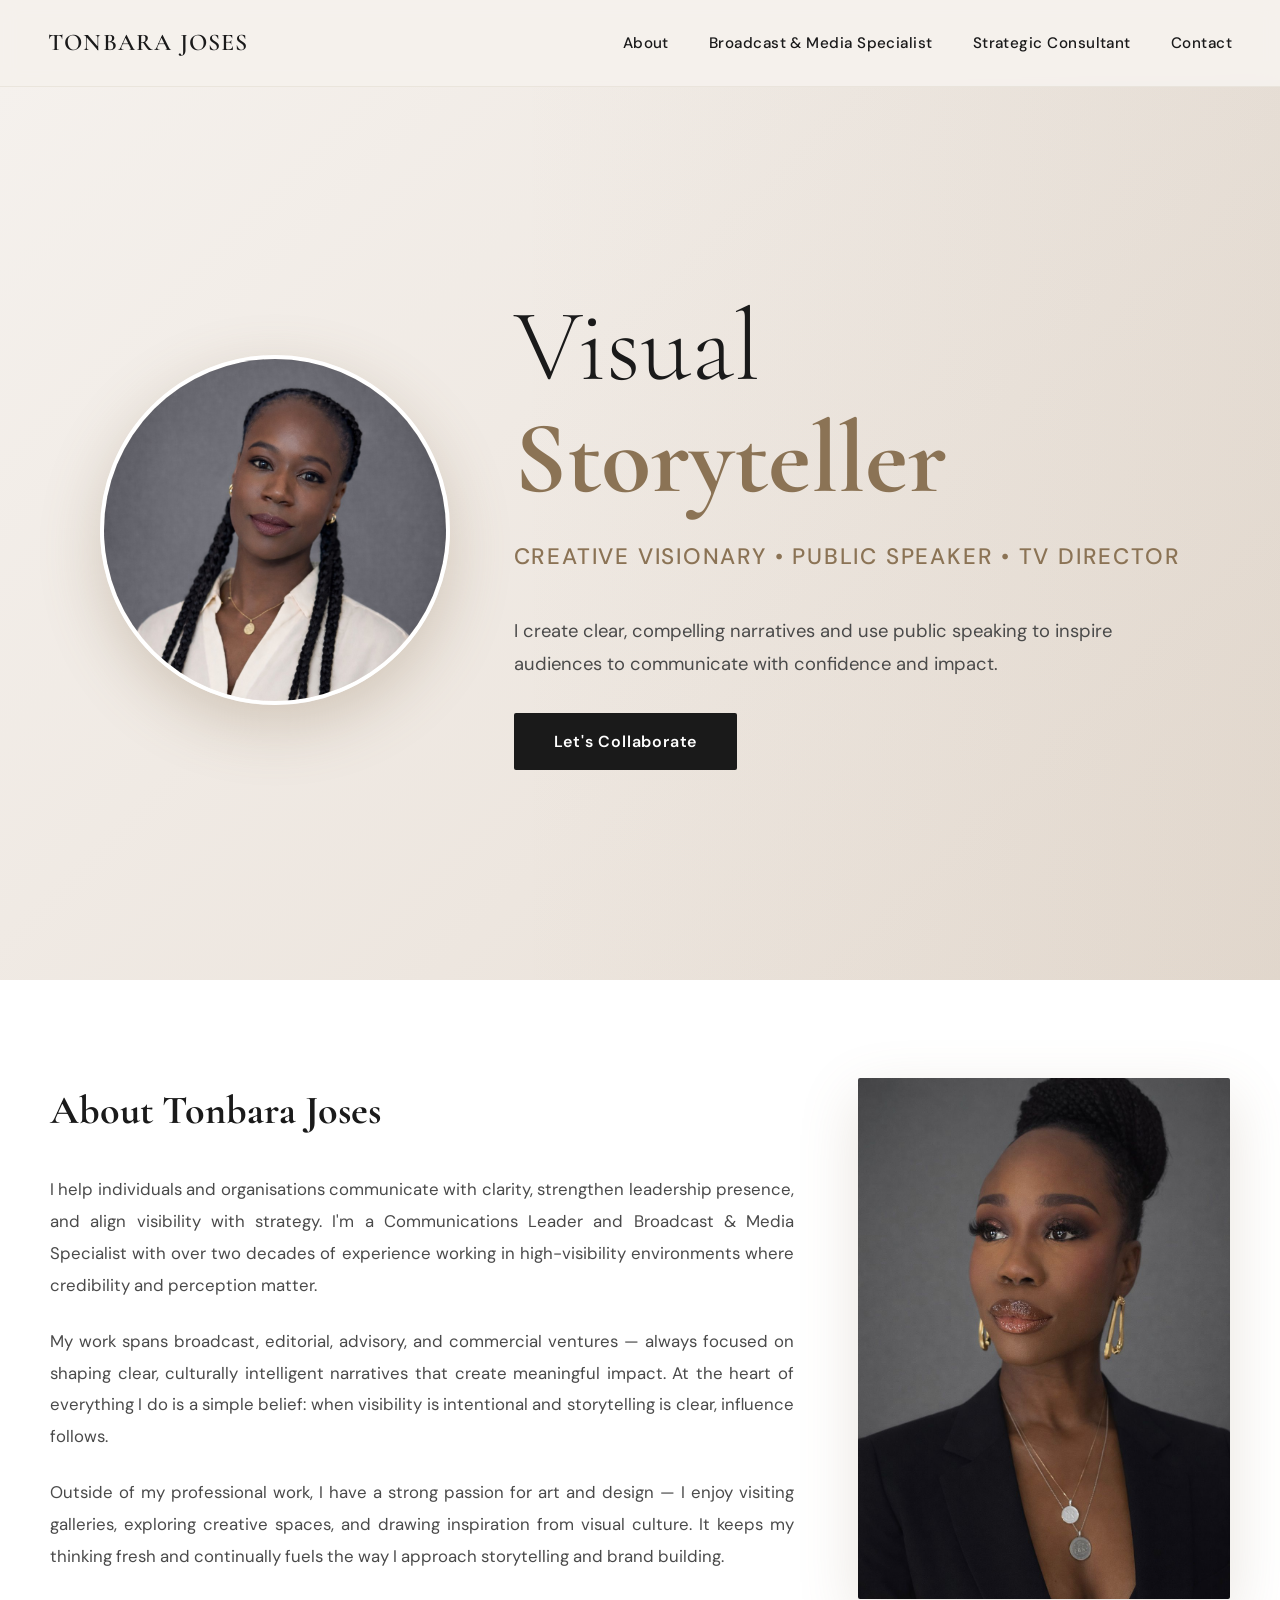
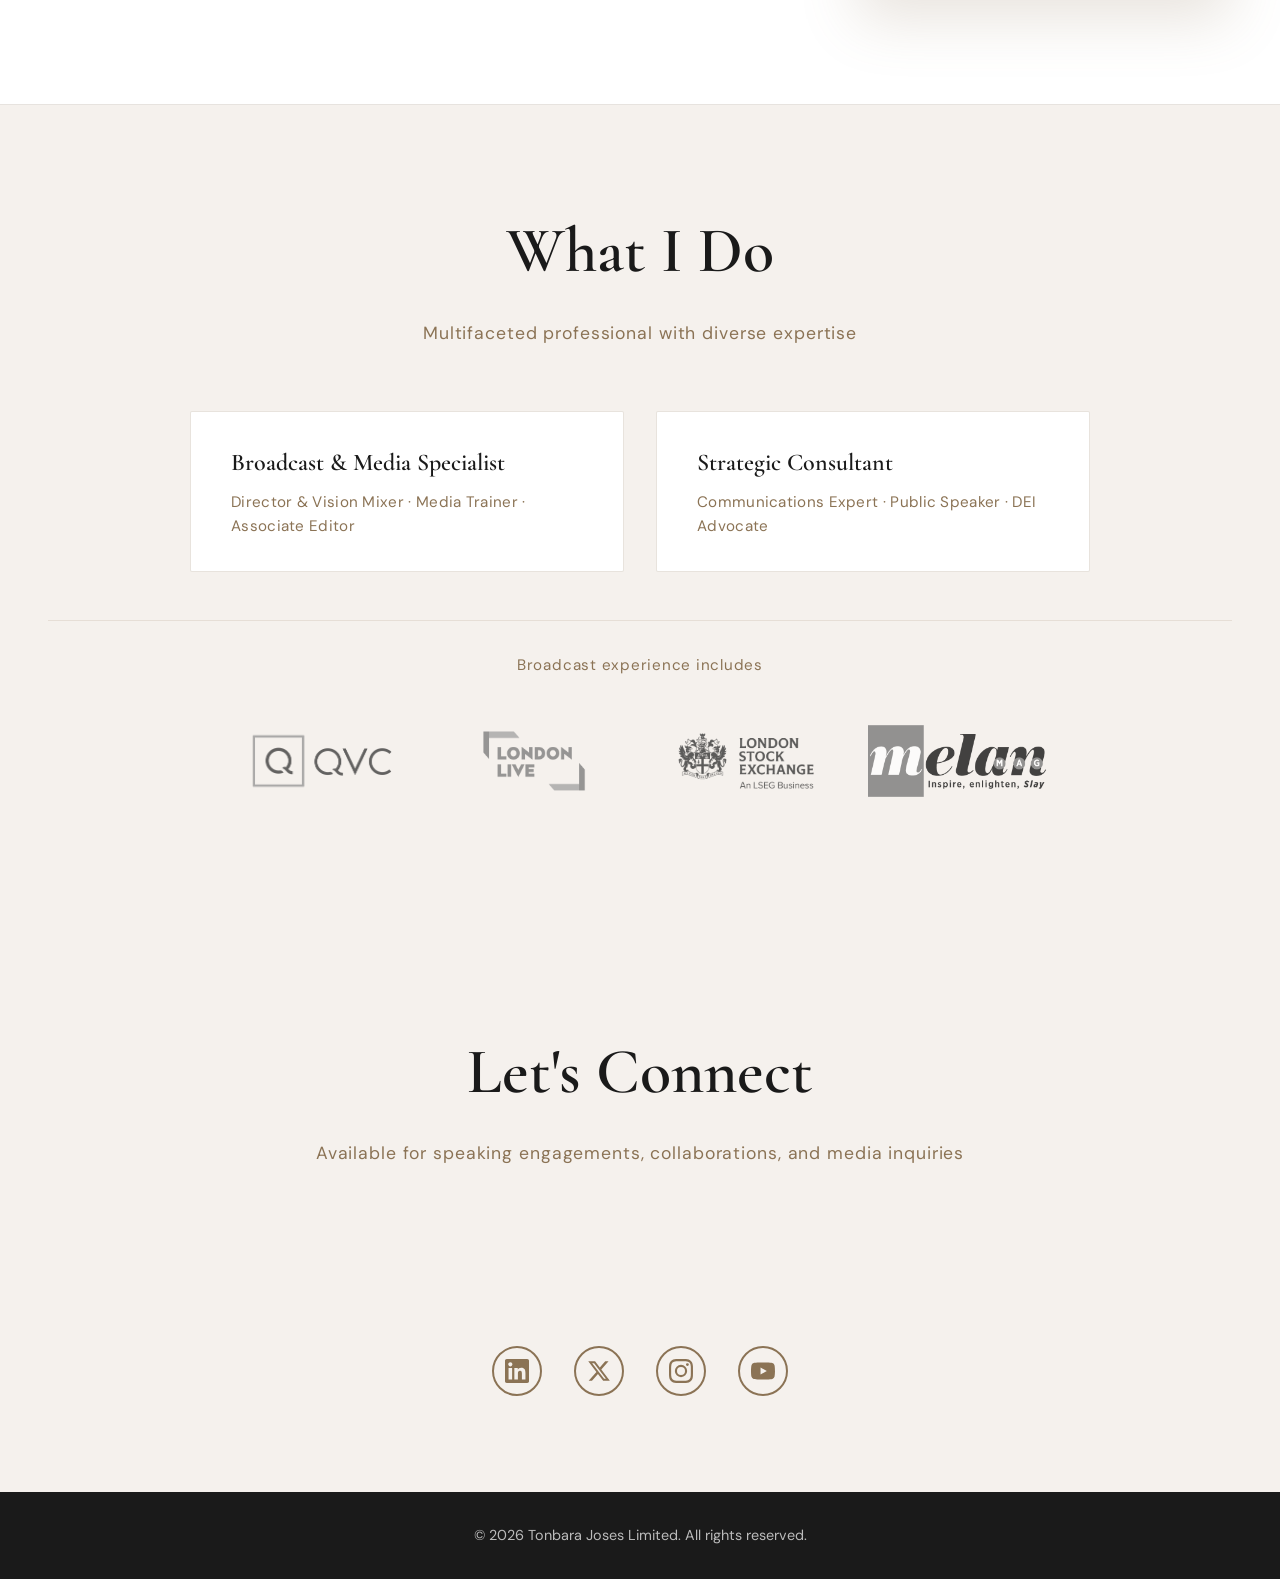
==== commit 0ec4b8bd: "More changes" ====
--- a/index.html
+++ b/index.html
@@ -4,23 +4,23 @@
     <meta charset="UTF-8">
     <meta name="viewport" content="width=device-width, initial-scale=1.0">
     <meta name="theme-color" content="#f5f1ed">
-    <meta name="description" content="Tonbara Joses is a senior TV Director and Media Communications leader with 18+ years experience in live broadcast, commercial content, and culturally relevant storytelling.">
+    <meta name="description" content="Tonbara Joses helps individuals and organisations communicate with clarity, strengthen leadership presence, and align visibility with strategy. She is a Communications Leader and Broadcast &amp; Media Specialist with over two decades of experience working in high-visibility environments where credibility and perception matter.">
     <meta name="keywords" content="TV Director, Television Director, Broadcast Director, Live Production, Vision Mixer, Media Communications, Public Speaker, Creative Director, Broadcast Operations, Content Strategy, DE&I Leadership, Inclusive Storytelling, Media Specialist">
     <meta name="author" content="Tonbara Joses">
     <meta name="robots" content="index, follow">
-    <meta property="og:title" content="Tonbara Joses - TV Director & Public Speaker">
-    <meta property="og:description" content="Senior Television Director and Media Communications leader with 18+ years experience delivering live broadcast and compelling storytelling.">
+    <meta property="og:title" content="Tonbara Joses - Creative Visionary & Public Speaker">
+    <meta property="og:description" content="Tonbara Joses helps individuals and organisations communicate with clarity, strengthen leadership presence, and align visibility with strategy.">
     <meta property="og:type" content="website">
     <meta property="og:image" content="assets/tjoses.jpeg">
     <meta property="og:url" content="">
     <meta name="twitter:card" content="summary_large_image">
-    <meta name="twitter:title" content="Tonbara Joses - TV Director & Public Speaker">
-    <meta name="twitter:description" content="Senior Television Director and 18+ years experience in live broadcast and storytelling.">
+    <meta name="twitter:title" content="Tonbara Joses -  Creative Visionary & Public Speaker">
+    <meta name="twitter:description" content="Tonbara Joses helps individuals and organisations communicate with clarity, strengthen leadership presence, and align visibility with strategy.">
     <link rel="icon" type="image/x-icon" href="assets/favicon.ico">
     <link rel="icon" type="image/png" sizes="32x32" href="assets/favicon.ico">
     <link rel="icon" type="image/png" sizes="16x16" href="assets/favicon.ico">
     <link rel="apple-touch-icon" href="assets/favicon.png">
-    <title>Tonbara Joses - TV Director & Public Speaker</title>
+    <title>Tonbara Joses -  Creative Visionary & Public Speaker</title>
     <link rel="preconnect" href="https://fonts.googleapis.com">
     <link rel="preconnect" href="https://fonts.gstatic.com" crossorigin>
     <link href="https://fonts.googleapis.com/css2?family=Cormorant+Garamond:wght@300;400;600;700&family=DM+Sans:wght@400;500;700&display=swap" rel="stylesheet">
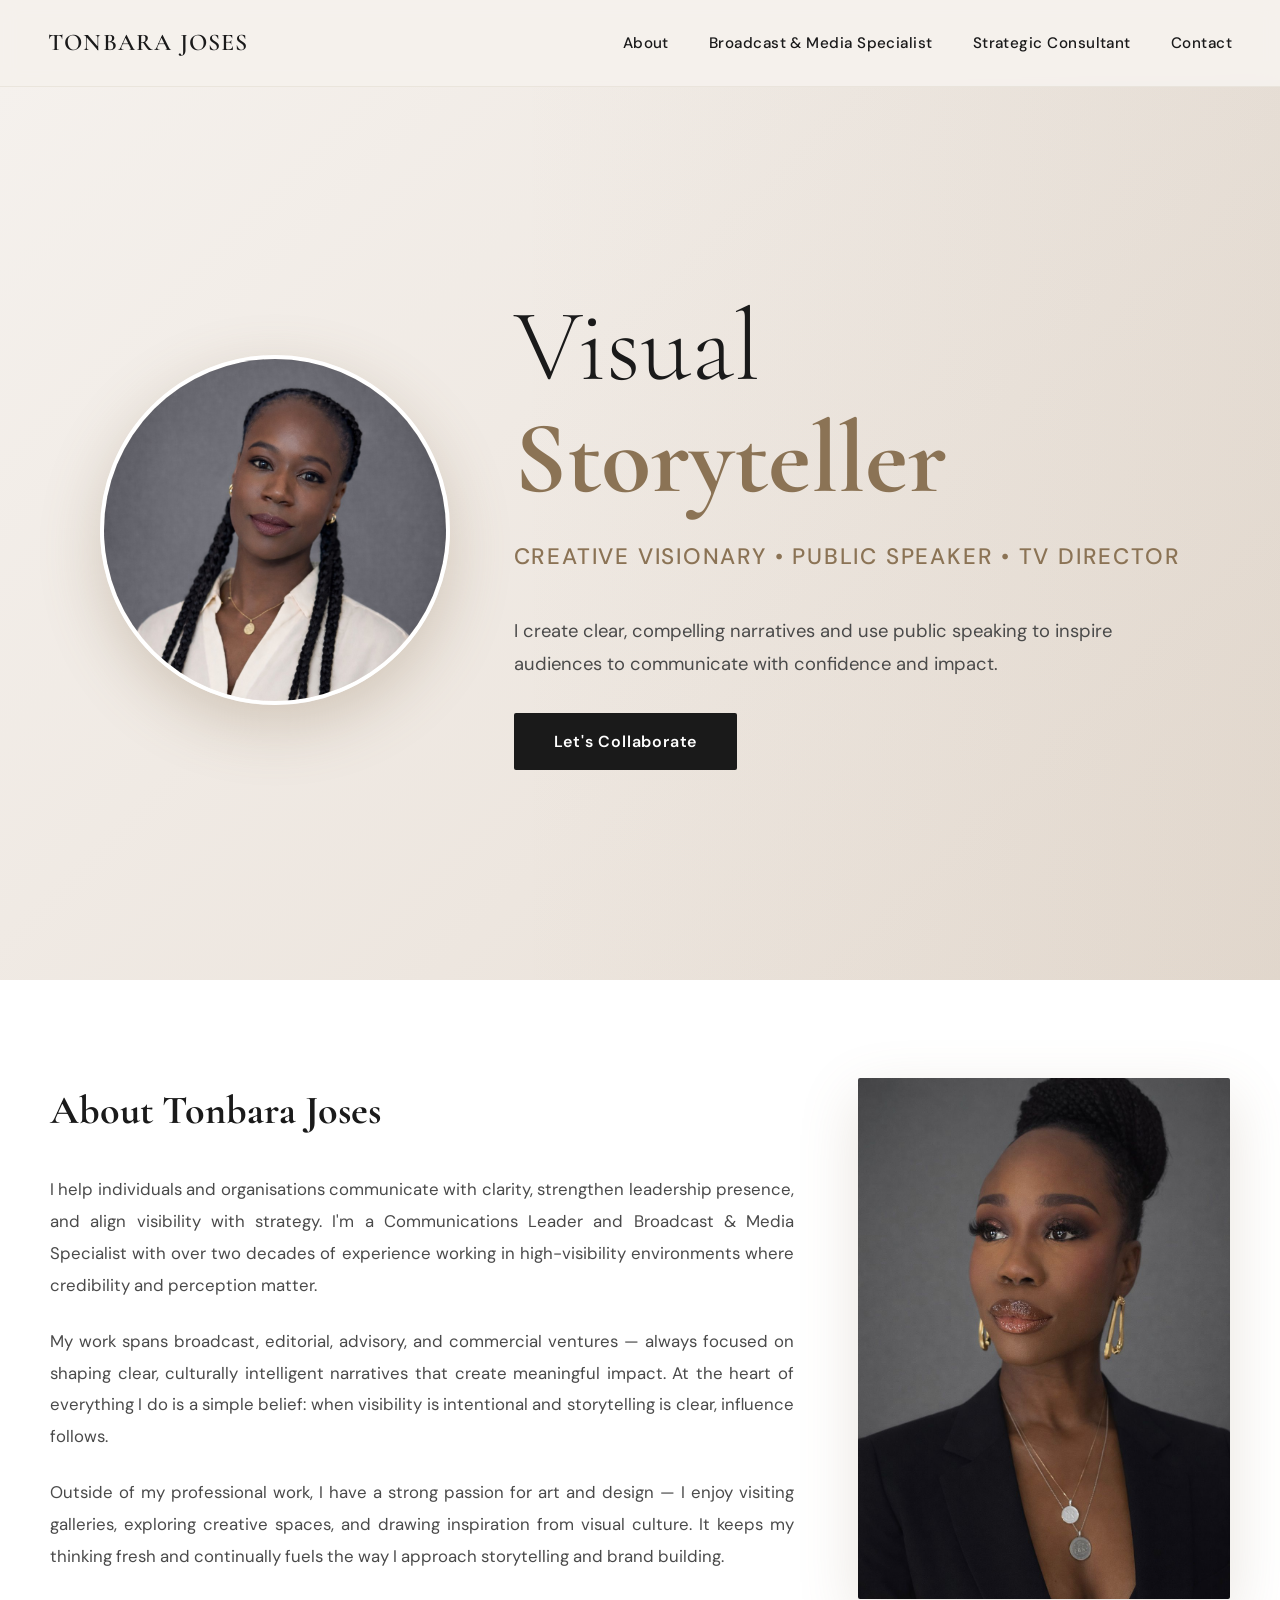
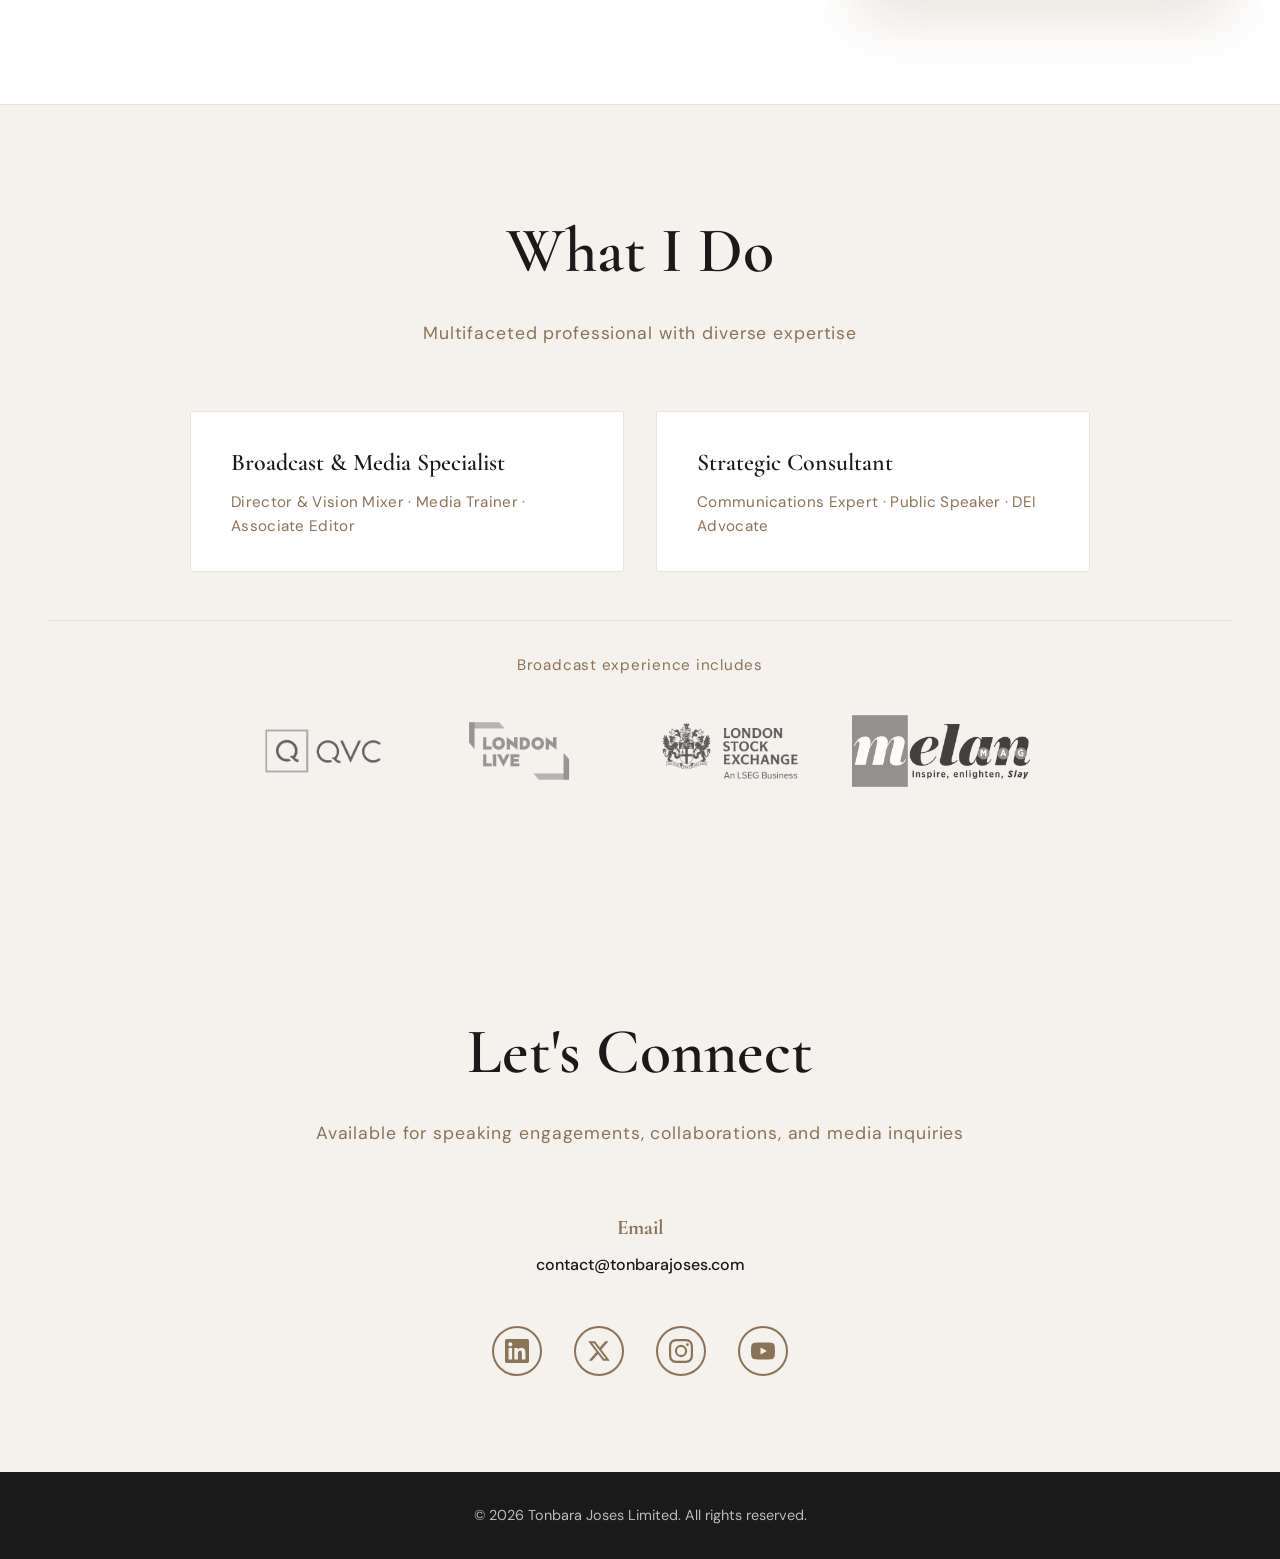
==== commit cc243319: "Added hamburger menu and made the brand logos more resilient" ====
--- a/index.html
+++ b/index.html
@@ -30,6 +30,11 @@
     <header>
         <nav>
             <div class="logo">TONBARA JOSES</div>
+            <button class="hamburger" aria-label="Toggle menu" aria-expanded="false">
+                <span></span>
+                <span></span>
+                <span></span>
+            </button>
             <ul class="nav-links">
                 <li><a href="#about">About</a></li>
                 <li><a href="broadcast-media-specialist.html">Broadcast &amp; Media Specialist</a></li>
@@ -284,6 +289,28 @@
     </footer>
 
     <script>
+        // Hamburger menu toggle
+        const hamburger = document.querySelector('.hamburger');
+        const navLinks = document.querySelector('.nav-links');
+        
+        if (hamburger && navLinks) {
+            hamburger.addEventListener('click', () => {
+                hamburger.classList.toggle('active');
+                navLinks.classList.toggle('active');
+                const isExpanded = hamburger.classList.contains('active');
+                hamburger.setAttribute('aria-expanded', isExpanded);
+            });
+            
+            // Close menu when clicking a link
+            navLinks.querySelectorAll('a').forEach(link => {
+                link.addEventListener('click', () => {
+                    hamburger.classList.remove('active');
+                    navLinks.classList.remove('active');
+                    hamburger.setAttribute('aria-expanded', 'false');
+                });
+            });
+        }
+        
         // Contact modal
         (function() {
             const overlay = document.getElementById('contact-modal');
--- a/styles.css
+++ b/styles.css
@@ -107,6 +107,76 @@
 
 .nav-links a:hover::after {
     width: 100%;
+}
+
+/* Hamburger Menu */
+.hamburger {
+    display: none;
+    flex-direction: column;
+    justify-content: space-between;
+    width: 28px;
+    height: 20px;
+    background: none;
+    border: none;
+    cursor: pointer;
+    padding: 0;
+    z-index: 1001;
+}
+
+.hamburger span {
+    display: block;
+    width: 100%;
+    height: 2px;
+    background: var(--primary);
+    transition: var(--transition);
+    transform-origin: center;
+}
+
+.hamburger.active span:nth-child(1) {
+    transform: translateY(9px) rotate(45deg);
+}
+
+.hamburger.active span:nth-child(2) {
+    opacity: 0;
+}
+
+.hamburger.active span:nth-child(3) {
+    transform: translateY(-9px) rotate(-45deg);
+}
+
+/* Mobile Navigation */
+@media (max-width: 860px) {
+    .hamburger {
+        display: flex;
+    }
+    
+    .nav-links {
+        position: fixed;
+        top: 0;
+        right: -100%;
+        width: 70%;
+        max-width: 300px;
+        height: 100vh;
+        background: var(--white);
+        flex-direction: column;
+        justify-content: center;
+        align-items: center;
+        gap: 2rem;
+        box-shadow: -5px 0 30px rgba(0, 0, 0, 0.1);
+        transition: right 0.4s ease;
+    }
+    
+    .nav-links.active {
+        right: 0;
+    }
+    
+    .nav-links a {
+        font-size: 1.1rem;
+    }
+    
+    nav {
+        padding: 1rem 1.5rem;
+    }
 }
 
 /* Hero Section */
@@ -787,22 +857,42 @@
     }
 
     .brand-logo {
-        max-width: 120px;
+        max-width: 100px;
         height: auto !important;
+        max-height: 80px;
     }
 
     .page-content .brands-logos .brand-logo, .brands-section .brands-logos .brand-logo {
-        max-width: 100px;
-    }
-}
-
-@media (max-width: 480px) {
+        max-width: 90px;
+        max-height: 70px;
+    }
+}
+
+@media (max-width: 600px) {
     .brand-logo {
         max-width: 80px;
+        max-height: 60px;
     }
 
     .page-content .brands-logos .brand-logo, .brands-section .brands-logos .brand-logo {
         max-width: 70px;
+        max-height: 50px;
+    }
+}
+
+@media (max-width: 480px) {
+    .brands-logos {
+        gap: 0.75rem;
+    }
+    
+    .brand-logo {
+        max-width: 65px;
+        max-height: 45px;
+    }
+
+    .page-content .brands-logos .brand-logo, .brands-section .brands-logos .brand-logo {
+        max-width: 55px;
+        max-height: 40px;
     }
 }
 
@@ -837,6 +927,7 @@
 .brand-logo {
     width: auto;
     max-width: 180px;
+    max-height: 100px;
     object-fit: contain;
     filter: grayscale(100%);
     opacity: 0.75;
@@ -856,7 +947,8 @@
 }
 
 .page-content .brands-logos .brand-logo {
-    height: 120px;
+    height: auto;
+    max-height: 100px;
 }
 
 /* Gallery Section */
